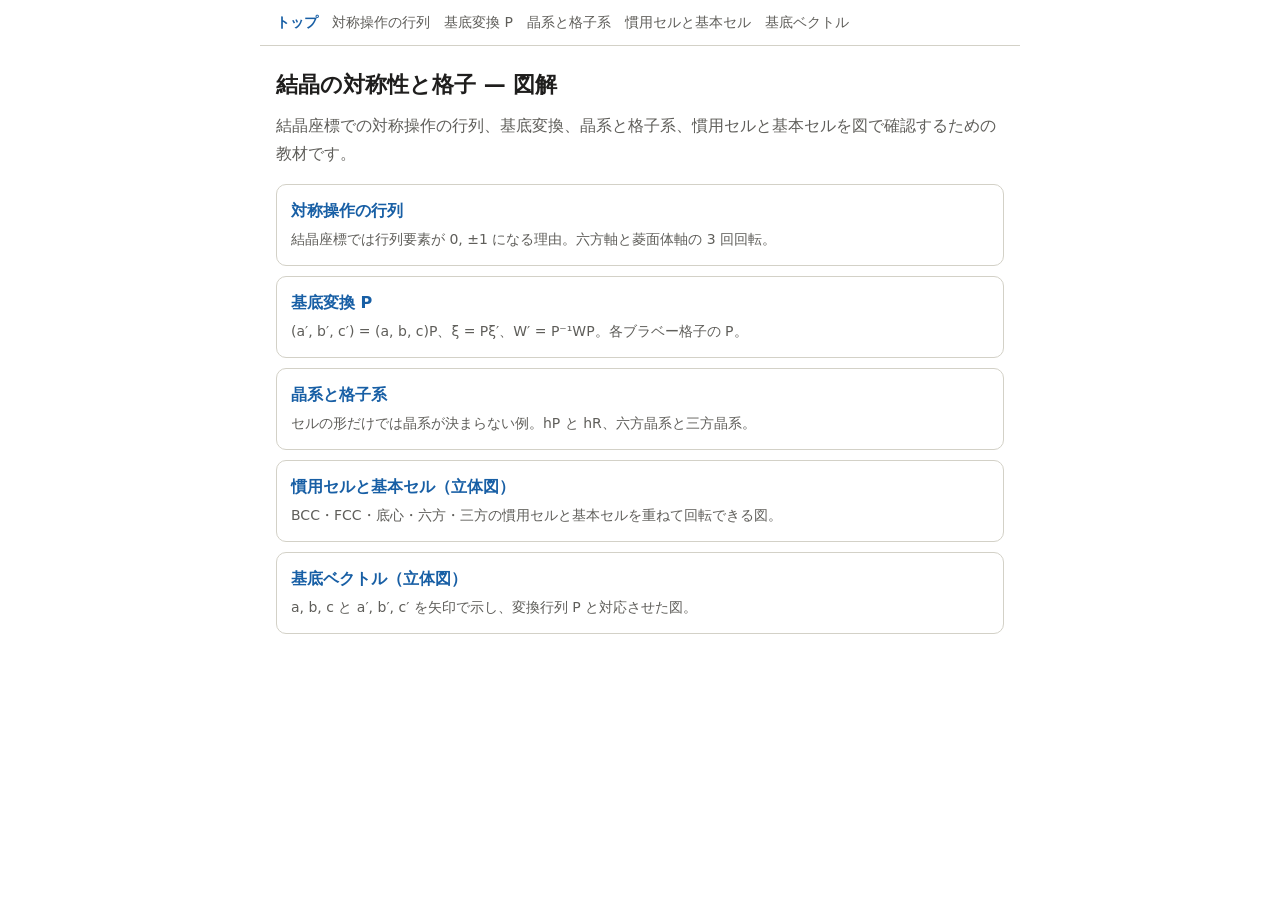
==== index.html @ 681964ba "教材サイトの初版を追加 対称操作の行列、基底変換P、晶系と格子系、慣用セルと基本セル（立体図）、 基底ベクトル（立体図）の6ページと共通CSS。ページ生成スクリプトと図の元データは src/ に置く。" ====
<!DOCTYPE html>
<html lang="ja"><head><meta charset="utf-8"><meta name="viewport" content="width=device-width, initial-scale=1">
<title>トップ｜結晶の対称性と格子</title><link rel="stylesheet" href="style.css"></head>
<body><nav class="top"><a href="index.html" class="cur">トップ</a><a href="symmetry-matrices.html">対称操作の行列</a><a href="basis-change.html">基底変換 P</a><a href="crystal-systems.html">晶系と格子系</a><a href="cells.html">慣用セルと基本セル</a><a href="basis-vectors.html">基底ベクトル</a></nav><main><h1>結晶の対称性と格子 — 図解</h1>
<p class="lead">結晶座標での対称操作の行列、基底変換、晶系と格子系、慣用セルと基本セルを図で確認するための教材です。</p>
<ul class="cards">
<li><a href="symmetry-matrices.html"><b>対称操作の行列</b><span>結晶座標では行列要素が 0, ±1 になる理由。六方軸と菱面体軸の 3 回回転。</span></a></li>
<li><a href="basis-change.html"><b>基底変換 P</b><span>(a′, b′, c′) = (a, b, c)P、ξ = Pξ′、W′ = P⁻¹WP。各ブラベー格子の P。</span></a></li>
<li><a href="crystal-systems.html"><b>晶系と格子系</b><span>セルの形だけでは晶系が決まらない例。hP と hR、六方晶系と三方晶系。</span></a></li>
<li><a href="cells.html"><b>慣用セルと基本セル（立体図）</b><span>BCC・FCC・底心・六方・三方の慣用セルと基本セルを重ねて回転できる図。</span></a></li>
<li><a href="basis-vectors.html"><b>基底ベクトル（立体図）</b><span>a, b, c と a′, b′, c′ を矢印で示し、変換行列 P と対応させた図。</span></a></li>
</ul></main></body></html>
---- style.css ----
:root{--bg:#ffffff;--fg:#1f1e1d;--sub:#5f5e5a;--mute:#888780;--line:#d3d1c7;--btn:#f1efe8;--acc:#185FA5;--p:#1f1e1d;--s:#5f5e5a;--t:#888780}
@media (prefers-color-scheme: dark){:root{--bg:#1f1e1d;--fg:#f1efe8;--sub:#b4b2a9;--mute:#888780;--line:#444441;--btn:#2c2c2a;--acc:#85B7EB;--p:#f1efe8;--s:#b4b2a9;--t:#888780}}
*{box-sizing:border-box}
body{margin:0;background:var(--bg);color:var(--fg);font-family:"Hiragino Sans","Noto Sans JP",system-ui,sans-serif;line-height:1.75}
nav.top{border-bottom:1px solid var(--line);padding:10px 16px;font-size:14px;display:flex;flex-wrap:wrap;gap:4px 14px;max-width:760px;margin:0 auto}
nav.top a{color:var(--sub);text-decoration:none}
nav.top a.cur{color:var(--acc);font-weight:600}
main{max-width:760px;margin:0 auto;padding:20px 16px 48px}
h1{font-size:22px;font-weight:600;margin:0 0 6px}
h2{font-size:18px;font-weight:600;margin:32px 0 8px;padding-top:8px;border-top:1px solid var(--line)}
p{margin:8px 0}
.lead{color:var(--sub)}
figure{margin:16px 0;padding:12px;border:1px solid var(--line);border-radius:10px}
figure svg{display:block;width:100%;max-width:520px;margin:0 auto}
figcaption{font-size:13px;color:var(--sub);margin-top:6px}
pre{font-family:ui-monospace,Menlo,Consolas,monospace;font-size:13.5px;line-height:1.6;padding:10px 12px;border:1px solid var(--line);border-radius:8px;overflow-x:auto}
table{border-collapse:collapse;font-size:14px;margin:10px 0;width:100%}
th,td{border:1px solid var(--line);padding:6px 8px;text-align:left;vertical-align:top}
th{background:var(--btn)}
ul.cards{list-style:none;padding:0;display:grid;gap:10px}
ul.cards a{display:block;padding:12px 14px;border:1px solid var(--line);border-radius:10px;text-decoration:none;color:var(--fg)}
ul.cards a b{display:block;color:var(--acc)}
ul.cards a span{font-size:14px;color:var(--sub)}
/* SVG figure classes */
svg .t{font-size:14px;fill:var(--fg)}
svg .th{font-size:14px;font-weight:600;fill:var(--fg)}
svg .ts{font-size:12px;fill:var(--sub)}
svg .c-coral>circle,svg circle.c-coral{fill:#F0997B;stroke:#993C1D;stroke-width:.6}
svg .c-gray>circle,svg circle.c-gray{fill:#D3D1C7;stroke:#5F5E5A;stroke-width:.6}
table.cls td:nth-child(-n+3),table.cls th:nth-child(-n+3){white-space:nowrap}
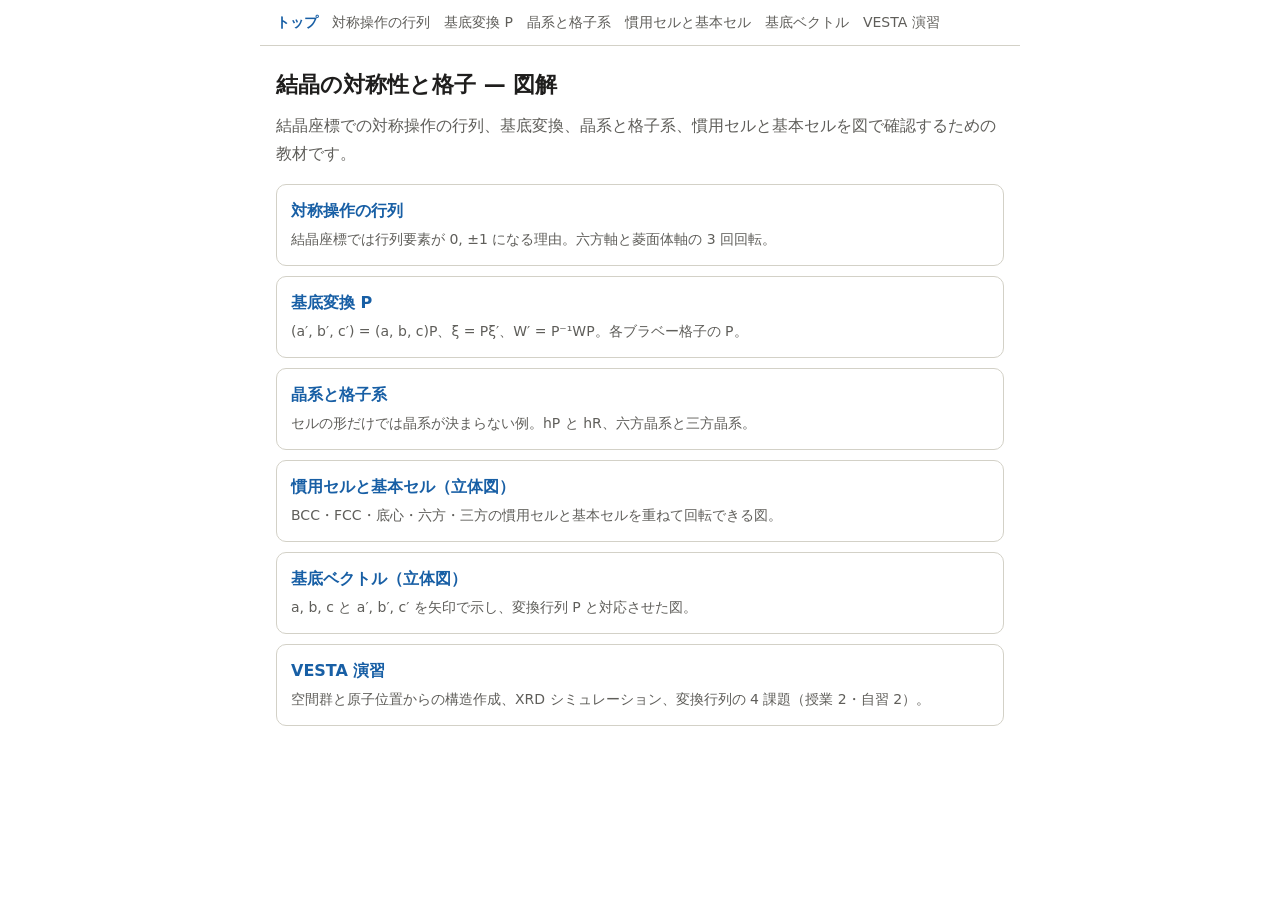
==== commit b943fffc: "VESTA 演習のページを追加 空間群と原子位置からの構造作成、XRD シミュレーションと消滅則、FCC の基本セル、 コランダムの菱面体軸の 4 課題。検算値は折りたたみで表示し、教員向けメモは載せ" ====
--- a/index.html
+++ b/index.html
@@ -1,7 +1,7 @@
 <!DOCTYPE html>
 <html lang="ja"><head><meta charset="utf-8"><meta name="viewport" content="width=device-width, initial-scale=1">
-<title>トップ｜結晶の対称性と格子</title><link rel="stylesheet" href="style.css"></head>
-<body><nav class="top"><a href="index.html" class="cur">トップ</a><a href="symmetry-matrices.html">対称操作の行列</a><a href="basis-change.html">基底変換 P</a><a href="crystal-systems.html">晶系と格子系</a><a href="cells.html">慣用セルと基本セル</a><a href="basis-vectors.html">基底ベクトル</a></nav><main><h1>結晶の対称性と格子 — 図解</h1>
+<title>トップ｜結晶の対称性と格子</title><link rel="stylesheet" href="style.css"><link rel="stylesheet" href="katex/katex.min.css"><script defer src="katex/katex.min.js"></script><script defer src="katex/auto-render.min.js" onload="renderMathInElement(document.body,{delimiters:[{left:'\\(',right:'\\)',display:false}],ignoredTags:['script','noscript','style','textarea','pre','code']})"></script></head>
+<body><nav class="top"><a href="index.html" class="cur">トップ</a><a href="symmetry-matrices.html">対称操作の行列</a><a href="basis-change.html">基底変換 P</a><a href="crystal-systems.html">晶系と格子系</a><a href="cells.html">慣用セルと基本セル</a><a href="basis-vectors.html">基底ベクトル</a><a href="vesta-exercises.html">VESTA 演習</a></nav><main><h1>結晶の対称性と格子 — 図解</h1>
 <p class="lead">結晶座標での対称操作の行列、基底変換、晶系と格子系、慣用セルと基本セルを図で確認するための教材です。</p>
 <ul class="cards">
 <li><a href="symmetry-matrices.html"><b>対称操作の行列</b><span>結晶座標では行列要素が 0, ±1 になる理由。六方軸と菱面体軸の 3 回回転。</span></a></li>
@@ -9,4 +9,5 @@
 <li><a href="crystal-systems.html"><b>晶系と格子系</b><span>セルの形だけでは晶系が決まらない例。hP と hR、六方晶系と三方晶系。</span></a></li>
 <li><a href="cells.html"><b>慣用セルと基本セル（立体図）</b><span>BCC・FCC・底心・六方・三方の慣用セルと基本セルを重ねて回転できる図。</span></a></li>
 <li><a href="basis-vectors.html"><b>基底ベクトル（立体図）</b><span>a, b, c と a′, b′, c′ を矢印で示し、変換行列 P と対応させた図。</span></a></li>
+<li><a href="vesta-exercises.html"><b>VESTA 演習</b><span>空間群と原子位置からの構造作成、XRD シミュレーション、変換行列の 4 課題（授業 2・自習 2）。</span></a></li>
 </ul></main></body></html>
--- a/style.css
+++ b/style.css
@@ -27,4 +27,7 @@
 svg .ts{font-size:12px;fill:var(--sub)}
 svg .c-coral>circle,svg circle.c-coral{fill:#F0997B;stroke:#993C1D;stroke-width:.6}
 svg .c-gray>circle,svg circle.c-gray{fill:#D3D1C7;stroke:#5F5E5A;stroke-width:.6}
-table.cls td:nth-child(-n+3),table.cls th:nth-child(-n+3){white-space:nowrap}
+table.cls td:nth-child(-n+2),table.cls th:nth-child(-n+2){white-space:nowrap}
+table.cls3 td:nth-child(3),table.cls3 th:nth-child(3){white-space:nowrap}
+details{margin:8px 0;padding:8px 12px;border:1px solid var(--line);border-radius:8px}summary{cursor:pointer;color:var(--acc)}
+table.ov td:nth-child(2),table.ov td:nth-child(3),table.ov th:nth-child(2),table.ov th:nth-child(3){white-space:nowrap}
